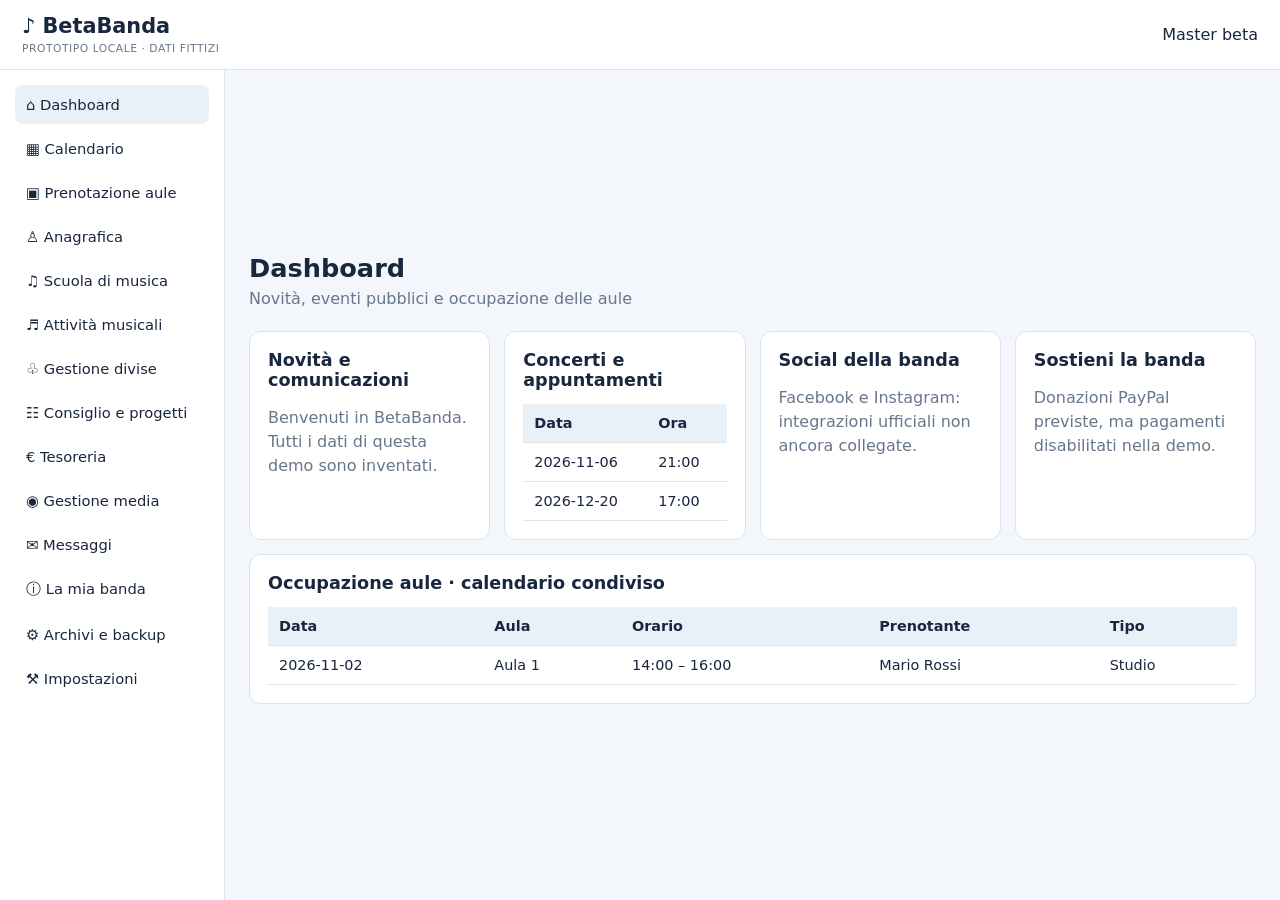
==== web/index.html @ 9cdb2899 "Add files via upload" ====
<!doctype html><html lang="it"><head><meta charset="utf-8"><meta name="viewport" content="width=device-width,initial-scale=1,viewport-fit=cover"><meta name="theme-color" content="#172b4d"><link rel="manifest" href="manifest.webmanifest"><link rel="icon" href="icon.svg" type="image/svg+xml"><title>BetaBanda — prototipo</title><link rel="stylesheet" href="style.css"></head><body><header><div><strong>♪ BetaBanda</strong><small id="mode">PROTOTIPO LOCALE · DATI FITTIZI</small></div><div><span id="identity">Master beta</span> <button id="navToggle" aria-label="Apri menu">☰</button></div></header><div class="layout"><nav id="menu" aria-label="Navigazione"></nav><main><div class="top"><h1 id="heading">Dashboard</h1><p id="subheading"></p></div><div id="screen"></div></main></div><script src="app.js"></script></body></html>
---- web/style.css ----
:root{--bg:#f3f6fb;--panel:#fff;--text:#18263e;--muted:#67778b;--line:#dce3eb;--brand:#225d99;--soft:#e8f0f8;--font:100%;color-scheme:light}*{box-sizing:border-box}html{font-size:var(--font)}body{background:var(--bg);color:var(--text);margin:0;font-family:system-ui,-apple-system,Segoe UI,sans-serif}body.dark{--bg:#0e1725;--panel:#192638;--text:#e9f1fc;--muted:#b7c5d4;--line:#324258;--brand:#76b6f3;--soft:#253a55;color-scheme:dark}header{height:70px;display:flex;justify-content:space-between;align-items:center;padding:10px 22px;background:var(--panel);border-bottom:1px solid var(--line)}header strong{font-size:1.3rem}header small{display:block;font-size:.67rem;letter-spacing:.05em;color:var(--muted);margin-top:4px}.layout{display:grid;grid-template-columns:225px minmax(0,1fr);min-height:calc(100vh - 70px)}nav{border-right:1px solid var(--line);background:var(--panel);padding:15px;display:flex;flex-direction:column;gap:5px}nav button{width:100%;text-align:left;background:none;border:0;color:var(--text);padding:11px;border-radius:8px;cursor:pointer;font-size:.92rem}nav button.active,nav button:hover{background:var(--soft)}main{padding:24px;max-width:1400px;width:100%;margin:auto}h1{margin:0 0 6px;font-size:1.6rem}.top p{color:var(--muted);margin:0 0 23px}h2{font-size:1.1rem;margin:0 0 14px}.cards{display:grid;grid-template-columns:repeat(auto-fit,minmax(240px,1fr));gap:14px}.card{background:var(--panel);border:1px solid var(--line);border-radius:12px;padding:18px;margin-bottom:14px}.card p{color:var(--muted);line-height:1.5}.num{font-size:2rem;font-weight:700;margin:5px 0}.muted{color:var(--muted)}button,select,input,textarea{font:inherit}button.btn{border:0;background:var(--brand);color:white;padding:11px 15px;border-radius:8px;cursor:pointer}button.secondary{border:1px solid var(--line);background:var(--panel);color:var(--text);padding:10px 12px;border-radius:8px;cursor:pointer}input,select,textarea{width:100%;background:var(--panel);color:var(--text);border:1px solid var(--line);border-radius:8px;padding:10px}label{font-size:.86rem;font-weight:600;display:block;margin:9px 0 5px}.grid2{display:grid;grid-template-columns:repeat(2,minmax(0,1fr));gap:14px}.scroll{overflow-x:auto}table{width:100%;border-collapse:collapse;min-width:480px}th,td{text-align:left;padding:11px;border-bottom:1px solid var(--line);font-size:.9rem}th{background:var(--soft)}.pill{border-radius:20px;background:var(--soft);padding:4px 9px;font-size:.75rem}.actions{display:flex;gap:8px;flex-wrap:wrap;margin:12px 0}.warn{border-left:4px solid #e2a441}.ok{border-left:4px solid #4aa876}.roomgrid{display:grid;grid-template-columns:70px repeat(3,minmax(135px,1fr));overflow-x:auto;gap:5px}.cell{border:1px solid var(--line);border-radius:7px;padding:10px;min-height:64px;font-size:.82rem}.busy{background:var(--soft)}#navToggle{display:none}.note{font-size:.84rem;color:var(--muted)}@media(max-width:850px){.layout{display:block}nav{display:none;border-bottom:1px solid var(--line)}nav.open{display:flex}#navToggle{display:inline-block;background:transparent;color:var(--text);border:1px solid var(--line);border-radius:7px;padding:7px 11px}main{padding:16px}.grid2{grid-template-columns:1fr}header{padding:10px 14px}}
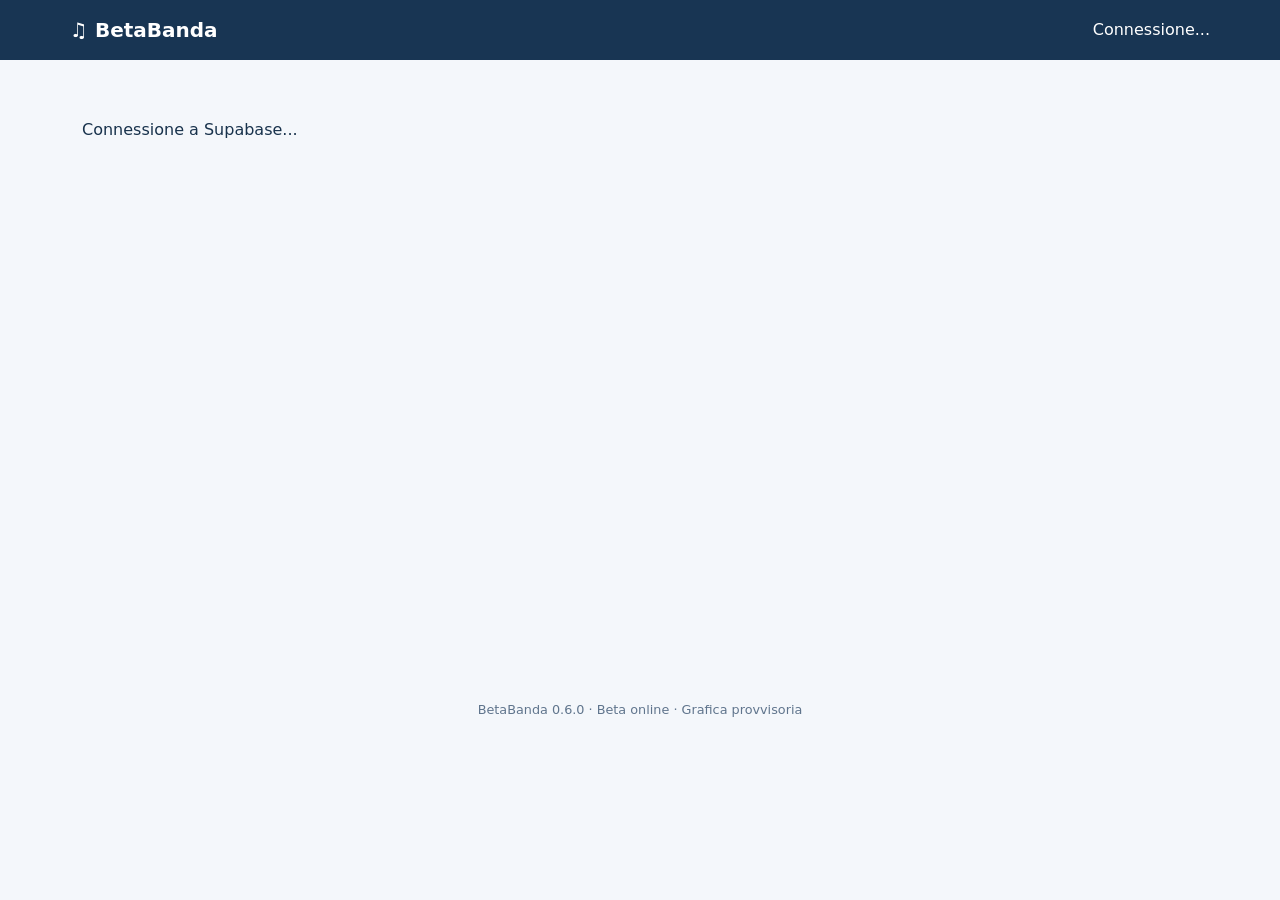
==== commit d4a968df: "Add files via upload" ====
--- a/web/index.html
+++ b/web/index.html
@@ -1 +1 @@
-<!doctype html><html lang="it"><head><meta charset="utf-8"><meta name="viewport" content="width=device-width,initial-scale=1,viewport-fit=cover"><meta name="theme-color" content="#172b4d"><link rel="manifest" href="manifest.webmanifest"><link rel="icon" href="icon.svg" type="image/svg+xml"><title>BetaBanda — prototipo</title><link rel="stylesheet" href="style.css"></head><body><header><div><strong>♪ BetaBanda</strong><small id="mode">PROTOTIPO LOCALE · DATI FITTIZI</small></div><div><span id="identity">Master beta</span> <button id="navToggle" aria-label="Apri menu">☰</button></div></header><div class="layout"><nav id="menu" aria-label="Navigazione"></nav><main><div class="top"><h1 id="heading">Dashboard</h1><p id="subheading"></p></div><div id="screen"></div></main></div><script src="app.js"></script></body></html>
+<!doctype html><html lang="it"><head><meta charset="UTF-8"><meta name="viewport" content="width=device-width,initial-scale=1,viewport-fit=cover"><meta name="theme-color" content="#183553"><title>BetaBanda 0.6 — online</title><link rel="manifest" href="manifest.webmanifest"><link rel="stylesheet" href="style.css"></head><body><header><strong>♫ BetaBanda</strong><span id="who">Connessione...</span><button id="signout" hidden>Esci</button></header><div id="alert" role="status"></div><nav id="nav"></nav><main id="main"><p>Connessione a Supabase...</p></main><footer>BetaBanda 0.6.0 · Beta online · Grafica provvisoria</footer><script src="push-config.js"></script><script type="module" src="app.js"></script></body></html>
--- a/web/style.css
+++ b/web/style.css
@@ -1 +1,10 @@
-:root{--bg:#f3f6fb;--panel:#fff;--text:#18263e;--muted:#67778b;--line:#dce3eb;--brand:#225d99;--soft:#e8f0f8;--font:100%;color-scheme:light}*{box-sizing:border-box}html{font-size:var(--font)}body{background:var(--bg);color:var(--text);margin:0;font-family:system-ui,-apple-system,Segoe UI,sans-serif}body.dark{--bg:#0e1725;--panel:#192638;--text:#e9f1fc;--muted:#b7c5d4;--line:#324258;--brand:#76b6f3;--soft:#253a55;color-scheme:dark}header{height:70px;display:flex;justify-content:space-between;align-items:center;padding:10px 22px;background:var(--panel);border-bottom:1px solid var(--line)}header strong{font-size:1.3rem}header small{display:block;font-size:.67rem;letter-spacing:.05em;color:var(--muted);margin-top:4px}.layout{display:grid;grid-template-columns:225px minmax(0,1fr);min-height:calc(100vh - 70px)}nav{border-right:1px solid var(--line);background:var(--panel);padding:15px;display:flex;flex-direction:column;gap:5px}nav button{width:100%;text-align:left;background:none;border:0;color:var(--text);padding:11px;border-radius:8px;cursor:pointer;font-size:.92rem}nav button.active,nav button:hover{background:var(--soft)}main{padding:24px;max-width:1400px;width:100%;margin:auto}h1{margin:0 0 6px;font-size:1.6rem}.top p{color:var(--muted);margin:0 0 23px}h2{font-size:1.1rem;margin:0 0 14px}.cards{display:grid;grid-template-columns:repeat(auto-fit,minmax(240px,1fr));gap:14px}.card{background:var(--panel);border:1px solid var(--line);border-radius:12px;padding:18px;margin-bottom:14px}.card p{color:var(--muted);line-height:1.5}.num{font-size:2rem;font-weight:700;margin:5px 0}.muted{color:var(--muted)}button,select,input,textarea{font:inherit}button.btn{border:0;background:var(--brand);color:white;padding:11px 15px;border-radius:8px;cursor:pointer}button.secondary{border:1px solid var(--line);background:var(--panel);color:var(--text);padding:10px 12px;border-radius:8px;cursor:pointer}input,select,textarea{width:100%;background:var(--panel);color:var(--text);border:1px solid var(--line);border-radius:8px;padding:10px}label{font-size:.86rem;font-weight:600;display:block;margin:9px 0 5px}.grid2{display:grid;grid-template-columns:repeat(2,minmax(0,1fr));gap:14px}.scroll{overflow-x:auto}table{width:100%;border-collapse:collapse;min-width:480px}th,td{text-align:left;padding:11px;border-bottom:1px solid var(--line);font-size:.9rem}th{background:var(--soft)}.pill{border-radius:20px;background:var(--soft);padding:4px 9px;font-size:.75rem}.actions{display:flex;gap:8px;flex-wrap:wrap;margin:12px 0}.warn{border-left:4px solid #e2a441}.ok{border-left:4px solid #4aa876}.roomgrid{display:grid;grid-template-columns:70px repeat(3,minmax(135px,1fr));overflow-x:auto;gap:5px}.cell{border:1px solid var(--line);border-radius:7px;padding:10px;min-height:64px;font-size:.82rem}.busy{background:var(--soft)}#navToggle{display:none}.note{font-size:.84rem;color:var(--muted)}@media(max-width:850px){.layout{display:block}nav{display:none;border-bottom:1px solid var(--line)}nav.open{display:flex}#navToggle{display:inline-block;background:transparent;color:var(--text);border:1px solid var(--line);border-radius:7px;padding:7px 11px}main{padding:16px}.grid2{grid-template-columns:1fr}header{padding:10px 14px}}
+:root{font:16px/1.5 system-ui,Arial,sans-serif;color:#18324c;background:#f4f7fb}*{box-sizing:border-box}body{margin:0}header{padding:15px max(16px,calc((100vw - 1140px)/2));background:#183553;color:#fff;display:flex;align-items:center;gap:16px;flex-wrap:wrap}header strong{font-size:1.25rem}header span{margin-left:auto}nav{max-width:1140px;margin:15px auto;display:flex;flex-wrap:wrap;gap:7px;padding:0 12px}main{max-width:1140px;margin:auto;padding:12px;min-height:65vh}footer{text-align:center;font-size:.8rem;padding:25px;color:#60758d}button,.button{border:1px solid #adc2d4;border-radius:8px;padding:9px 13px;background:#fff;color:#173654;cursor:pointer;font:inherit}button:hover{background:#e6f0fa}button:disabled{opacity:.55;cursor:not-allowed}button.primary,button.active{background:#195caa;color:white;border-color:#195caa}h1{font-size:1.6rem;margin:0 0 12px}h2{font-size:1.15rem}section,.card{background:white;border:1px solid #e0e8ef;border-radius:12px;padding:18px;margin:0 0 16px;box-shadow:0 1px 3px #1635530b}.grid{display:grid;grid-template-columns:repeat(auto-fit,minmax(260px,1fr));gap:12px}.stat{font-size:1.7rem;font-weight:700}.muted{color:#58718d}.row{display:flex;gap:10px;align-items:center;flex-wrap:wrap}.row>*{min-width:0}input,select,textarea{font:inherit;padding:9px;border:1px solid #b9c9d8;border-radius:7px;max-width:100%;width:100%}label{display:block;font-size:.9rem;font-weight:600;margin-bottom:4px}.fields{display:grid;grid-template-columns:repeat(auto-fit,minmax(190px,1fr));gap:10px;margin-bottom:12px}.fields>div{min-width:0}table{border-collapse:collapse;width:100%;font-size:.93rem}td,th{border-bottom:1px solid #e4eaf0;padding:10px 7px;text-align:left}th{background:#f6f9fc}.tablewrap{overflow:auto}#alert:not(:empty){max-width:1140px;margin:12px auto;padding:12px;background:#e7efff;border-radius:9px}#alert.error{background:#ffe2e2;color:#8b1717}.tag{display:inline-block;background:#e5edf5;padding:2px 7px;border-radius:7px;font-size:.82rem}.hidden{display:none!important}.small{font-size:.83rem}code{word-break:break-all}pre{white-space:pre-wrap}@media(max-width:650px){header span{margin-left:0}main{padding:12px}section{padding:13px}table{font-size:.81rem}}
+
+/* Chat testuale e miglioramenti responsive della beta 0.6 */
+.messages{max-height:390px;overflow:auto;display:flex;flex-direction:column;gap:10px;padding:10px;background:#f6f9fc;border-radius:10px}
+.message{padding:10px 12px;border-radius:10px;max-width:83%;word-wrap:break-word;background:#e2ebf3}
+.message.mine{align-self:flex-end;background:#c9e4ff}
+.message.theirs{align-self:flex-start}
+.message small{display:block;color:#526b82;margin-bottom:5px}
+textarea{width:100%;padding:12px;border:1px solid #adc2d4;border-radius:8px;font:inherit}
+@media (max-width:650px){.message{max-width:95%}}
